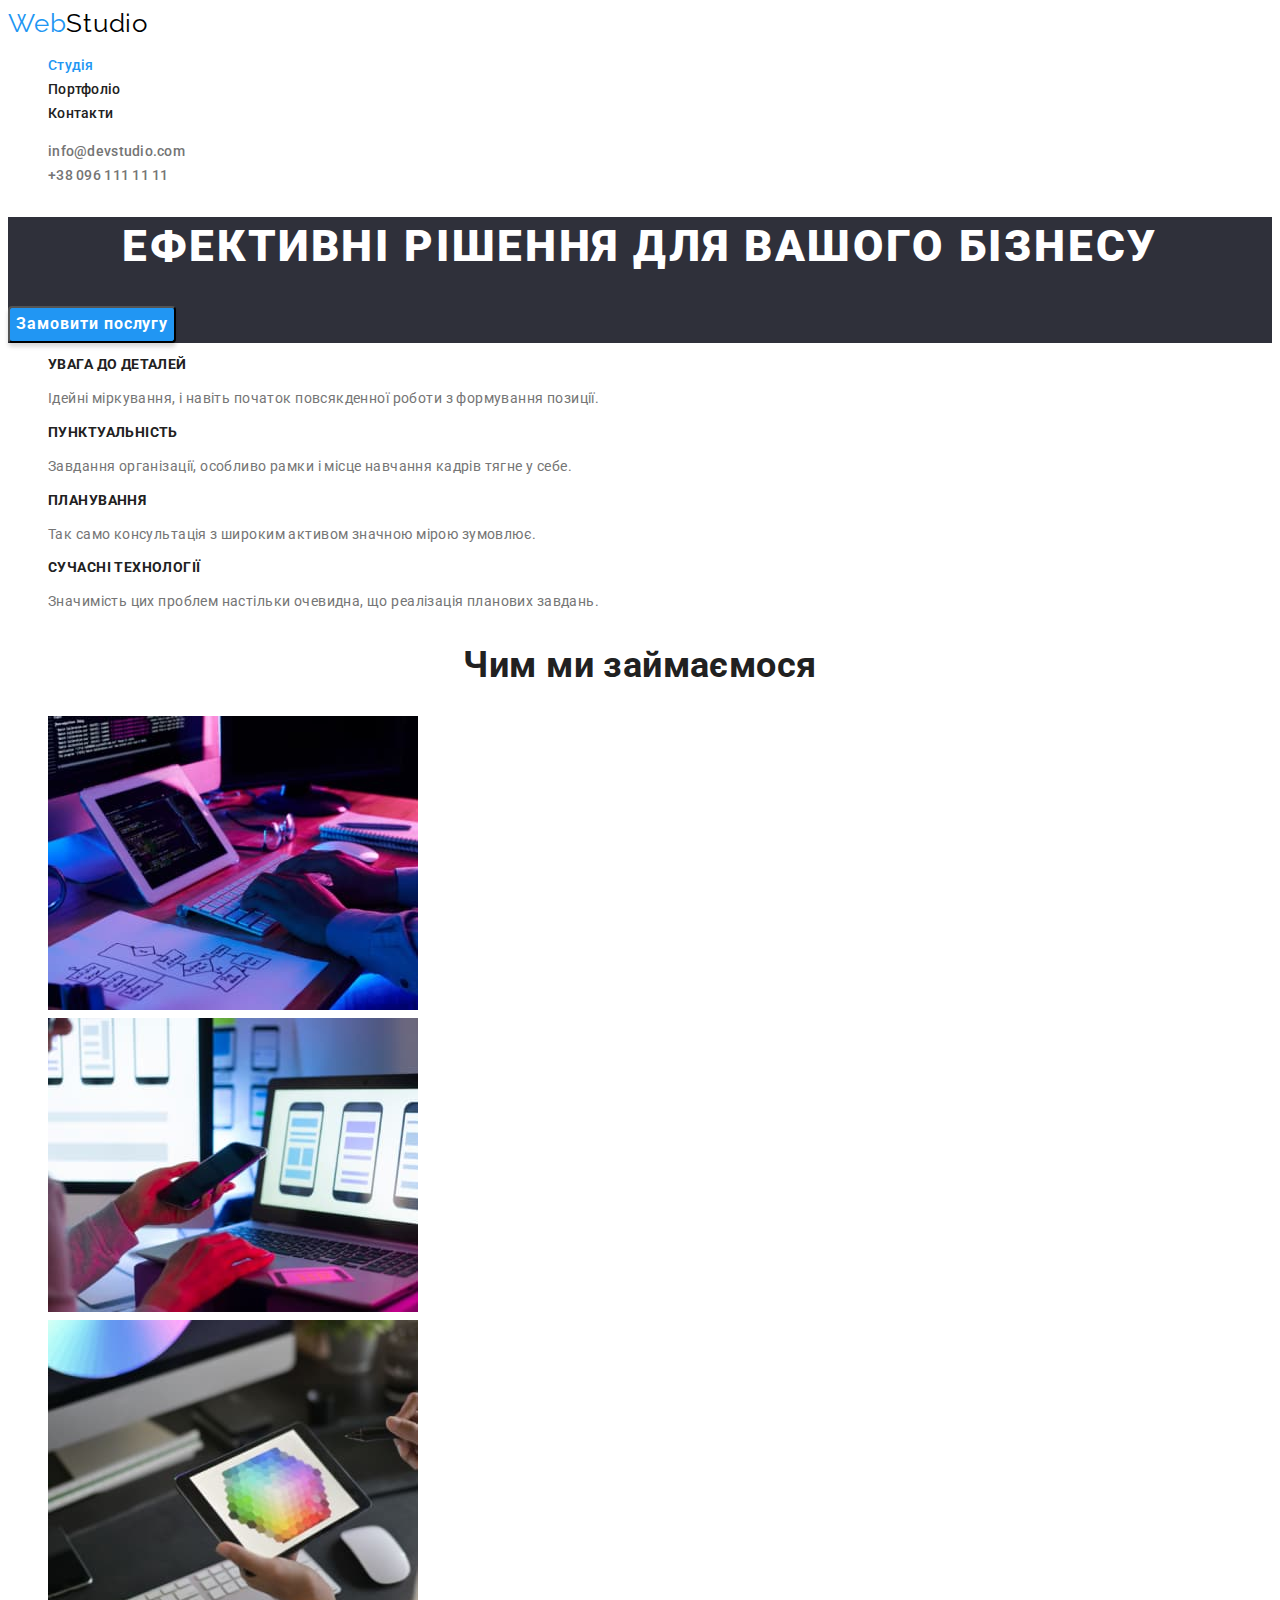
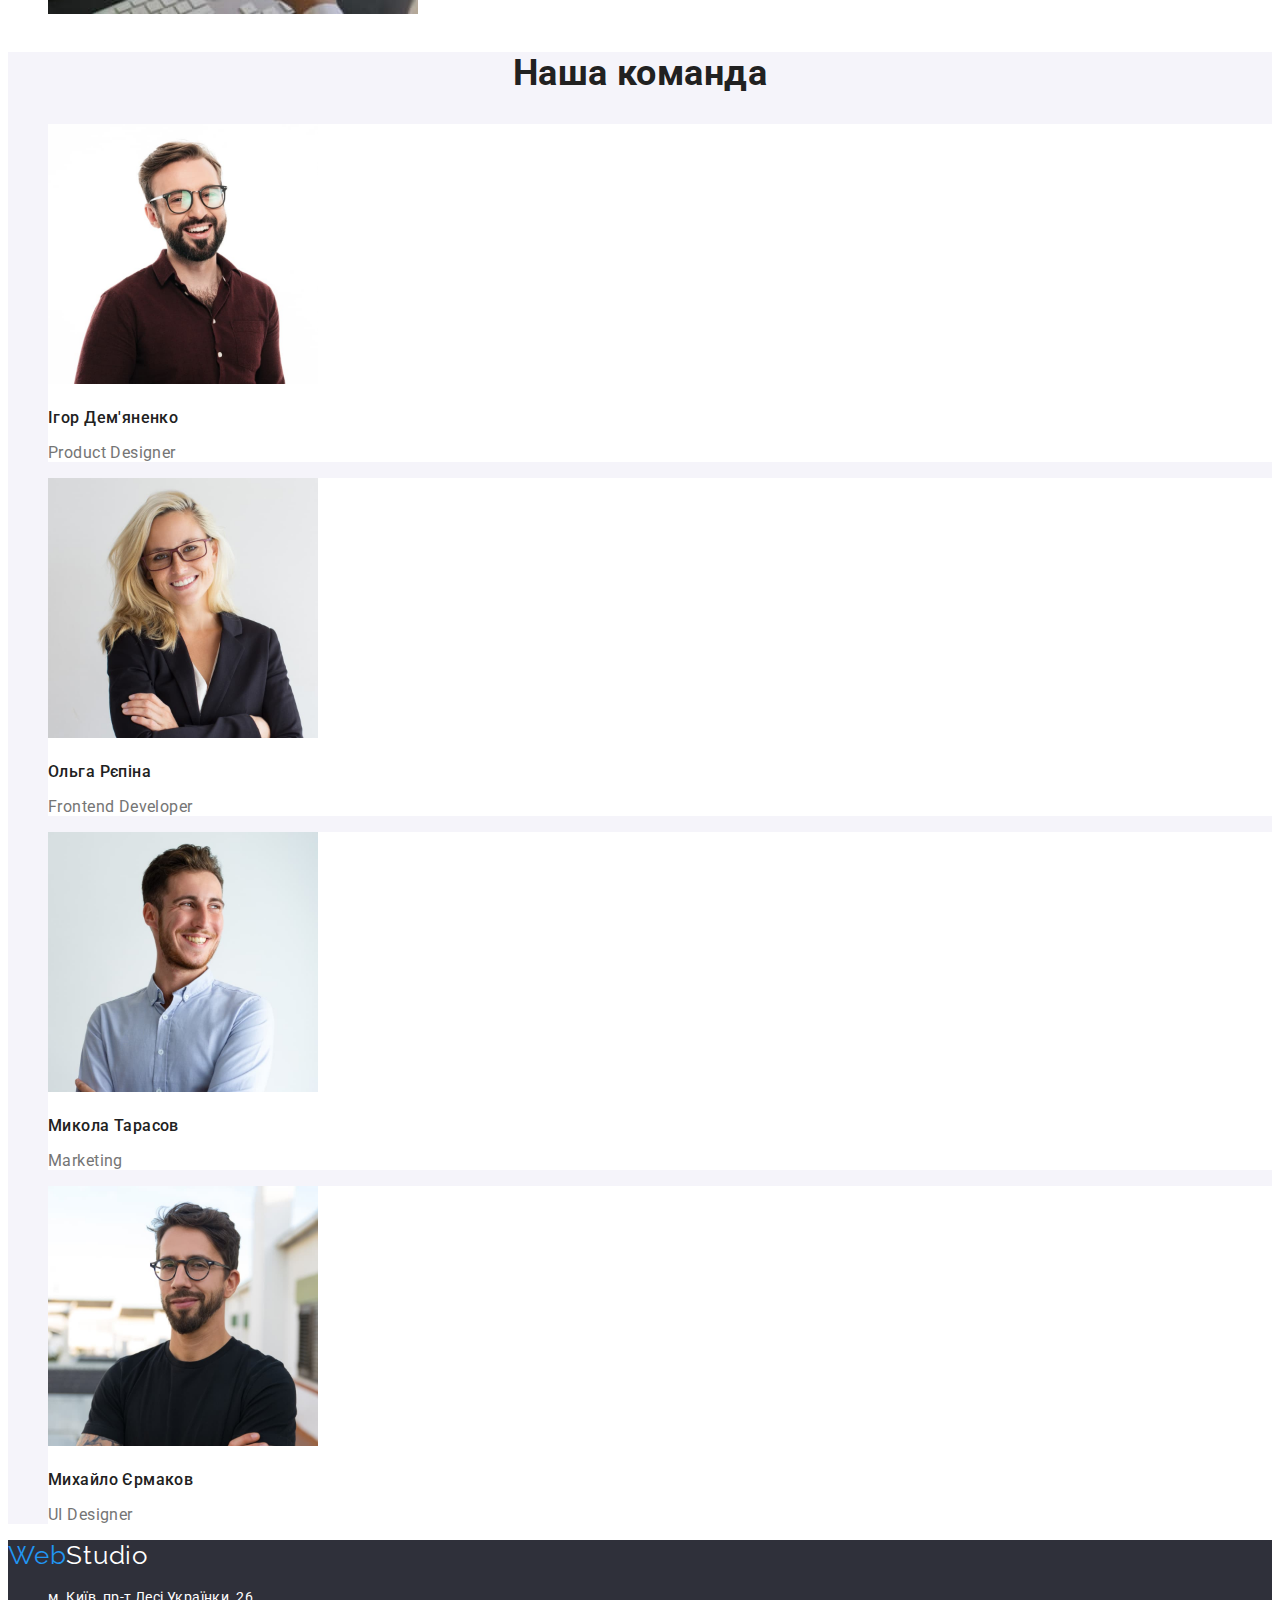
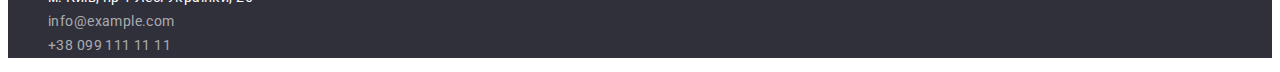
==== index.html @ 6dc0819c "clone" ====
<!DOCTYPE html>
<html lang="uk">
<head>
    <meta charset="UTF-8">
    <meta http-equiv="X-UA-Compatible" content="IE=edge">
    <meta name="viewport" content="width=device-width, initial-scale=1.0">
    <title>Document</title>
    <link href="https://fonts.googleapis.com/css2?family=Raleway:wght@700&family=Roboto:wght@400;500;700;900&display=swap"
        rel="stylesheet">
    <link rel="stylesheet" href="./css/style.css">
</head>
<body>
<!--Шапка сайта-->
<header>
    <nav>
        <a href="./index.html" class="logo">Web<span class="logo2">Studio</span>
        </a>
        <ul class="site-nav list">
            <li><a href="" class="link current">Студія</a></li>
            <li><a href="./portfolio.html" class="link">Портфоліо</a></li>
            <li><a href="" class="link">Контакти</a></li>
        </ul>
    </nav>
    <ul class="outsite-nav list">
        <li><a href="mailto:info@devstudio.com" class="secondary-link">info@devstudio.com</a></li>
        <li><a href="tel:+380961111111" class="secondary-link">+38 096 111 11 11</a></li>
    </ul>
</header>
<!--Герой-->
<main>
    <section class="hero">
        <h1 class="hero-title">Ефективні рішення для вашого бізнесу</h1>
        <button class="buttons" type="button">Замовити послугу</button>
    </section>
    <!--Переваги компанії-->
    <section class="feature">
        <h2 class="visually-hidden">Наші переваги</h2>
        <ul class="feature-list list">
            <li>
                <h3 class="title">УВАГА ДО ДЕТАЛЕЙ</h3>
                <p>Ідейні міркування, і навіть початок повсякденної роботи з формування позиції.</p>
            </li>
            <li>
                <h3 class="title">ПУНКТУАЛЬНІСТЬ</h3>
                <p>Завдання організації, особливо рамки і місце навчання кадрів тягне у себе.</p>
            </li>
            <li>
                <h3 class="title">ПЛАНУВАННЯ</h3>
                <p>Так само консультація з широким активом значною мірою зумовлює.</p>
            </li>
            <li>
                <h3 class="title" >СУЧАСНІ ТЕХНОЛОГІЇ</h3>
                <p>Значимість цих проблем настільки очевидна, що реалізація планових завдань.</p>
            </li>
        </ul>
    </section>
    <!--Зайнятість-->
    <section class="work">
        <h2 class="work-title">Чим ми займаємося</h2>
        <ul class="work-list list">
            <li>
                <img src="./images/box1.jpg" alt="Клавіатура" width="370">
            </li>
            <li>
                <img src="./images/box2.jpg" alt="Телефон" width="370">
            </li>
            <li>
                <img src="./images/box3.jpg" alt="Планшет" width="370">
            </li>
        </ul>
    </section>
    <!--Наша команда-->
    <section class="team">
        <h2 class="team-title">Наша команда</h2>
        <ul class="team-list list">
            <li class="card">
                <img src="./images/photo1.jpg" alt="Фото Ігор Демяненко" width="270">
                <h3 class="title">Ігор Дем'яненко</h3>
                <p class="item" lang="en">Product Designer</p>
            </li>
            <li class="card">
                <img src="./images/photo2.jpg" alt="Фото Ольга Рєпіна" width="270">
                <h3 class="title">Ольга Рєпіна</h3>
                <p class="item"lang="en">Frontend Developer</p>
            </li>
            <li class="card">
                <img src="./images/photo3.jpg" alt="Фото Микола Тарасов" width="270">
                <h3 class="title">Микола Тарасов</h3>
                <p class="item" lang="en">Marketing</p>
            </li>
            <li class="card">
                <img src="./images/photo4.jpg" alt="Фото Михайло Єрмаков" width="270">
                <h3 class="title">Михайло Єрмаков</h3>
                <p class="item" lang="en">UI Designer</p>
            </li>
        </ul>
    </section>
</main>
<!--Футер-->
<footer class="downpage">
    <a href="./index.html" class="logo">Web<span class="logo2">Studio</span>
    </a>
    <address>
        <ul class="adres-nav list">
            <li>м. Київ, пр-т Лесі Українки, 26
            </li>
            <li><a href="mailto:info@example.com" class="secondary-link">info@example.com</a>
            </li>
            <li><a href="tel:+380991111111" class="secondary-link">+38 099 111 11 11</a></li>
        </ul>
    </address>
</footer>
</body>
</html>
---- css/style.css ----
:root{
    --title-text-color:#212121;
    --white-color:#FFFFFF; 
    --hover-color:#2196F3;
    --outlink-color:#757575;
    --black-color:#000000;
    --footer-color:#2F303A;
    --card-color:#F5F4FA;
    --footer-adres:#FFFFFF99;
    --button-back-color:#188CE8;
}
body{
    background-color:var(--white-color);
    color:var(--outlink-color);   
    font-family: Roboto, sans-serif;
    font-size: 14px;
    line-height: 1.71;
    letter-spacing: 0.03em;
}
.list{
    list-style: none;
}
.logo {
    font-family: Raleway;
        font-size: 26px;
        line-height: 1.19;
        letter-spacing: 0.03em;
        text-align: left;
        text-decoration: none;
    color: var(--hover-color)
}
.logo2{
    font-family: Raleway;
        font-size: 26px;
        line-height: 1.19;
        letter-spacing: 0.03em;
        text-align: left;
        color: var(--black-color)
}
/* Site nav */
.site-nav .link {
        font-weight: 500;
        font-size: 14px;
        line-height: 1.14;
        letter-spacing: 0.02em;
        text-decoration: none;
    color:var(--title-text-color);
}
.site-nav .link:hover,
.site-nav .link:focus{
    color: var(--hover-color)
}
.site-nav .link.current{
    color: var(--hover-color)
}
.outsite-nav .secondary-link{
    color: var(--outlink-color);
        font-size: 14px;
        font-weight: 500;
        line-height: 1.14;
        letter-spacing: 0.02em;
        text-align: left;
        text-decoration: none;
}
.outsite-nav .secondary-link:hover,
.outsite-nav .secondary-link:focus{
    color:var(--hover-color)
}
/* Hero */
.hero{
    background-color:var(--footer-color);
}
.hero-title{
    color:var(--white-color);
        font-size: 44px;
        font-weight: 900;
        line-height: 1.36;
        letter-spacing: 0.06em;
        text-align: center;
        text-transform: uppercase;
}
.buttons{
    background-color: var(--hover-color);
    color: var(--white-color);
        font-family: Roboto;
        font-size: 16px;
        font-weight: 700;
        line-height: 1.9;
        letter-spacing: 0.06em;
        text-align: center;
        box-shadow: 0px 4px 4px rgba(0, 0, 0, 0.15);
         border-radius: 4px;
         cursor: pointer;
}
.buttons:hover,
.buttons:focus{
    background-color:var(--button-back-color)
}
/* Section */

.feature-list .title{
        font-size: 14px;
        line-height: 1.14;
        text-transform: uppercase;
    color:var(--title-text-color);
}
/* Work */
.work-title{
    color:var(--title-text-color);
    font-size: 36px;
        line-height: 1.17;
        text-align: center;
}
/* Team */
.team{
    background-color:var(--card-color);
}
.team-title{
    color: var(--title-text-color);
    font-size: 36px;
        line-height: 1.17;
        text-align: center;
}
.team-list .title{
    color: var(--title-text-color);
    font-weight: 500;
        font-size: 16px;
        line-height: 1.19;
}
.team-list .card{
    background-color:var(--white-color);
}
.team-list .item{
        font-size: 16px;
        line-height: 1.19;
}
/* Footer */
.downpage{
    background-color:var(--footer-color);
}
.downpage .logo{
        font-family: Raleway;
        font-size: 26px;
        line-height: 1.19;
        letter-spacing: 0.03em;
        color:var(--hover-color);
        text-decoration:none;
    }
.downpage .logo2{
    font-family: Raleway;
    font-size: 26px;
    line-height: 1.19;
    letter-spacing: 0.03em;
    color:var(--white-color);
    text-decoration: none;
}
.adres-nav{
    color: var(--white-color);
    font-style: normal;
} 
.adres-nav .secondary-link{
    color:var(--footer-adres);
    text-decoration: none;
    
}
.adres-nav .secondary-link:hover,
.adres-nav .secondary-link:focus {
    color: var(--hover-color);}
    /* Portfolio */
    /* Portfolio nav */
.portfolio-nav .filter{
    background-color:var(--card-color);
    color:var(--title-text-color);
        font-family: Roboto;
        font-size: 16px;
        font-weight: 500;
        line-height:1.6;
        letter-spacing: 0.03em;
        text-align: center;
        border-radius: 4px;
        cursor: pointer;
}
.portfolio-nav .filter:hover,
.portfolio-nav .filter:focus{
    background-color: var(--hover-color);
    color: var(--white-color);
    
}
.visually-hidden {
    position: absolute;
    white-space: nowrap;
    width: 1px;
    height: 1px;
    overflow: hidden;
    border: 0;
    padding: 0;
    clip: rect(0 0 0 0);
    clip-path: inset(50%);
    margin: -1px;
}
.portfolio-list{
    text-decoration: none;
}
.portfolio-card .card-link{
    text-decoration: none; 
}
.card-name{
        font-size: 18px;
        line-height: 2;
        letter-spacing: 0.06em;
        text-align: left;
        color: var(--title-text-color);
}
.card-item{
        font-size: 16px;
        line-height: 1.87;
        text-align: left;
        color: var(--outlink-color)
}
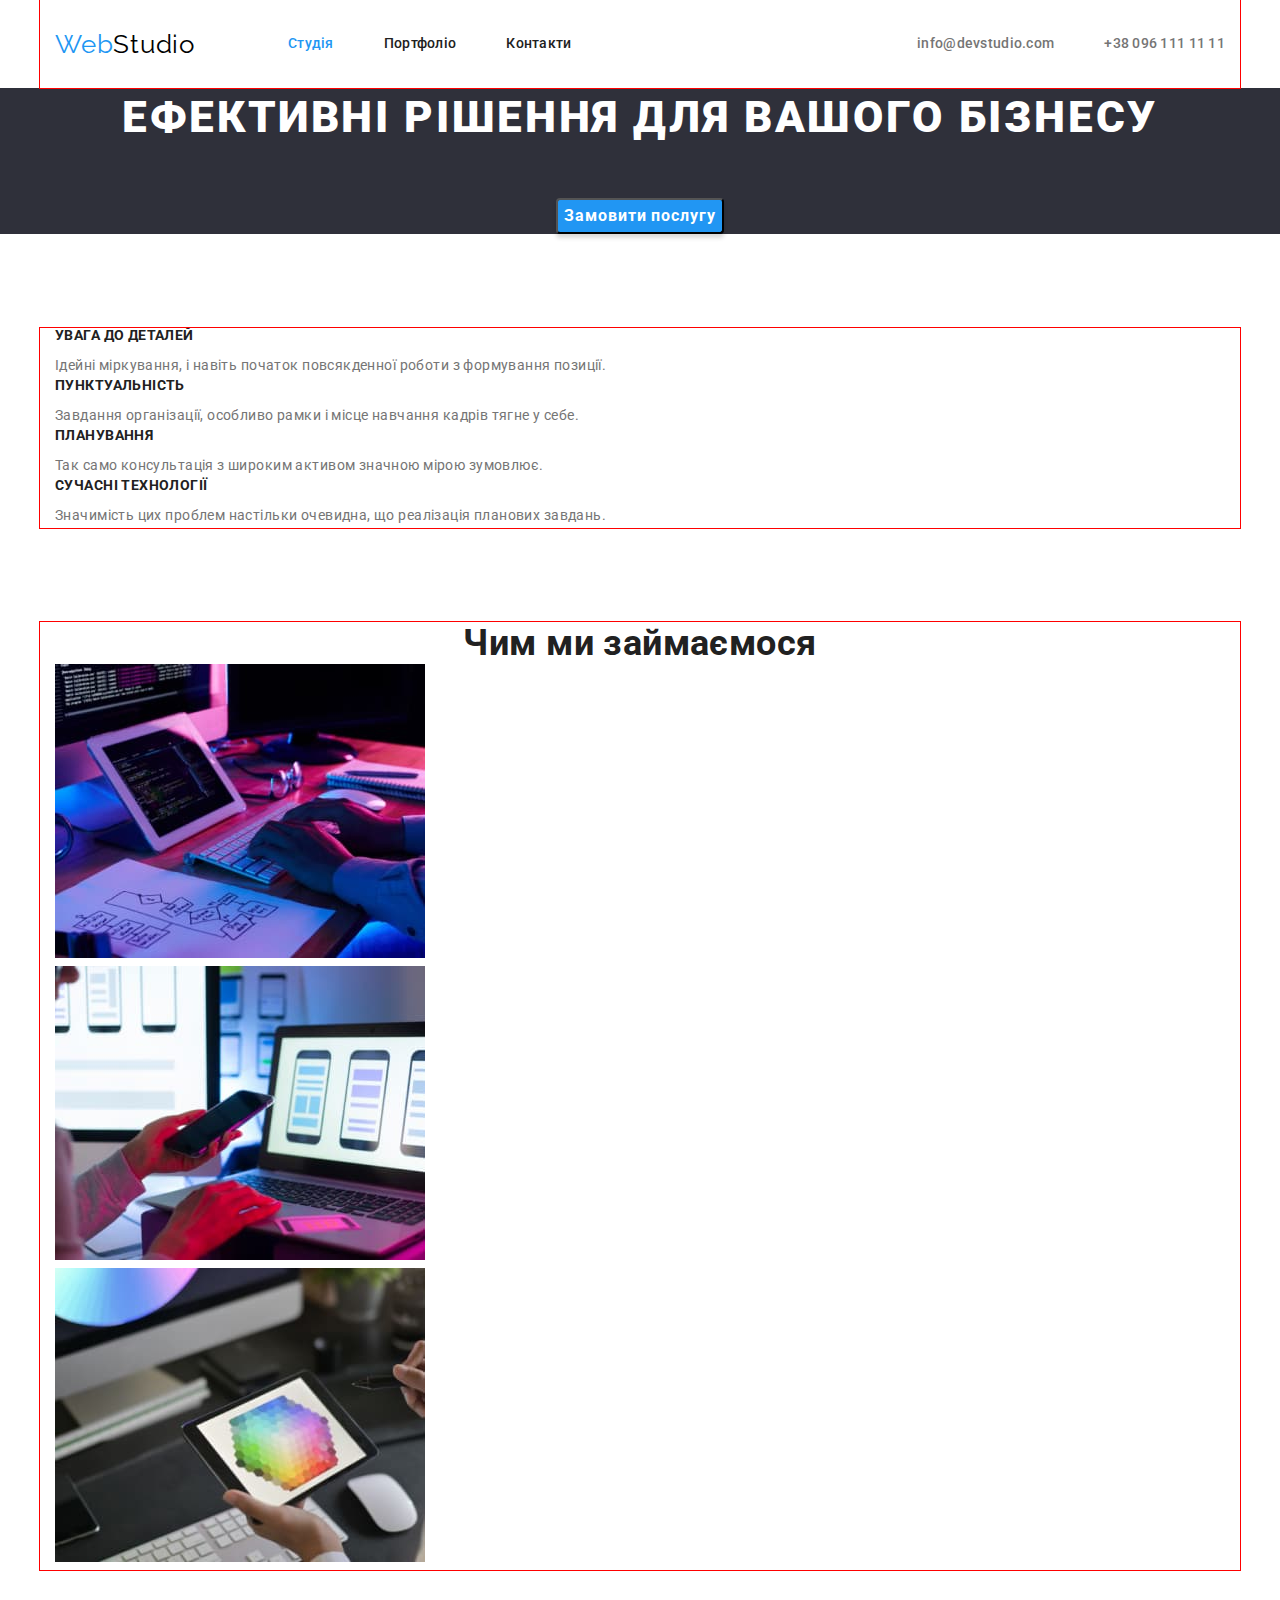
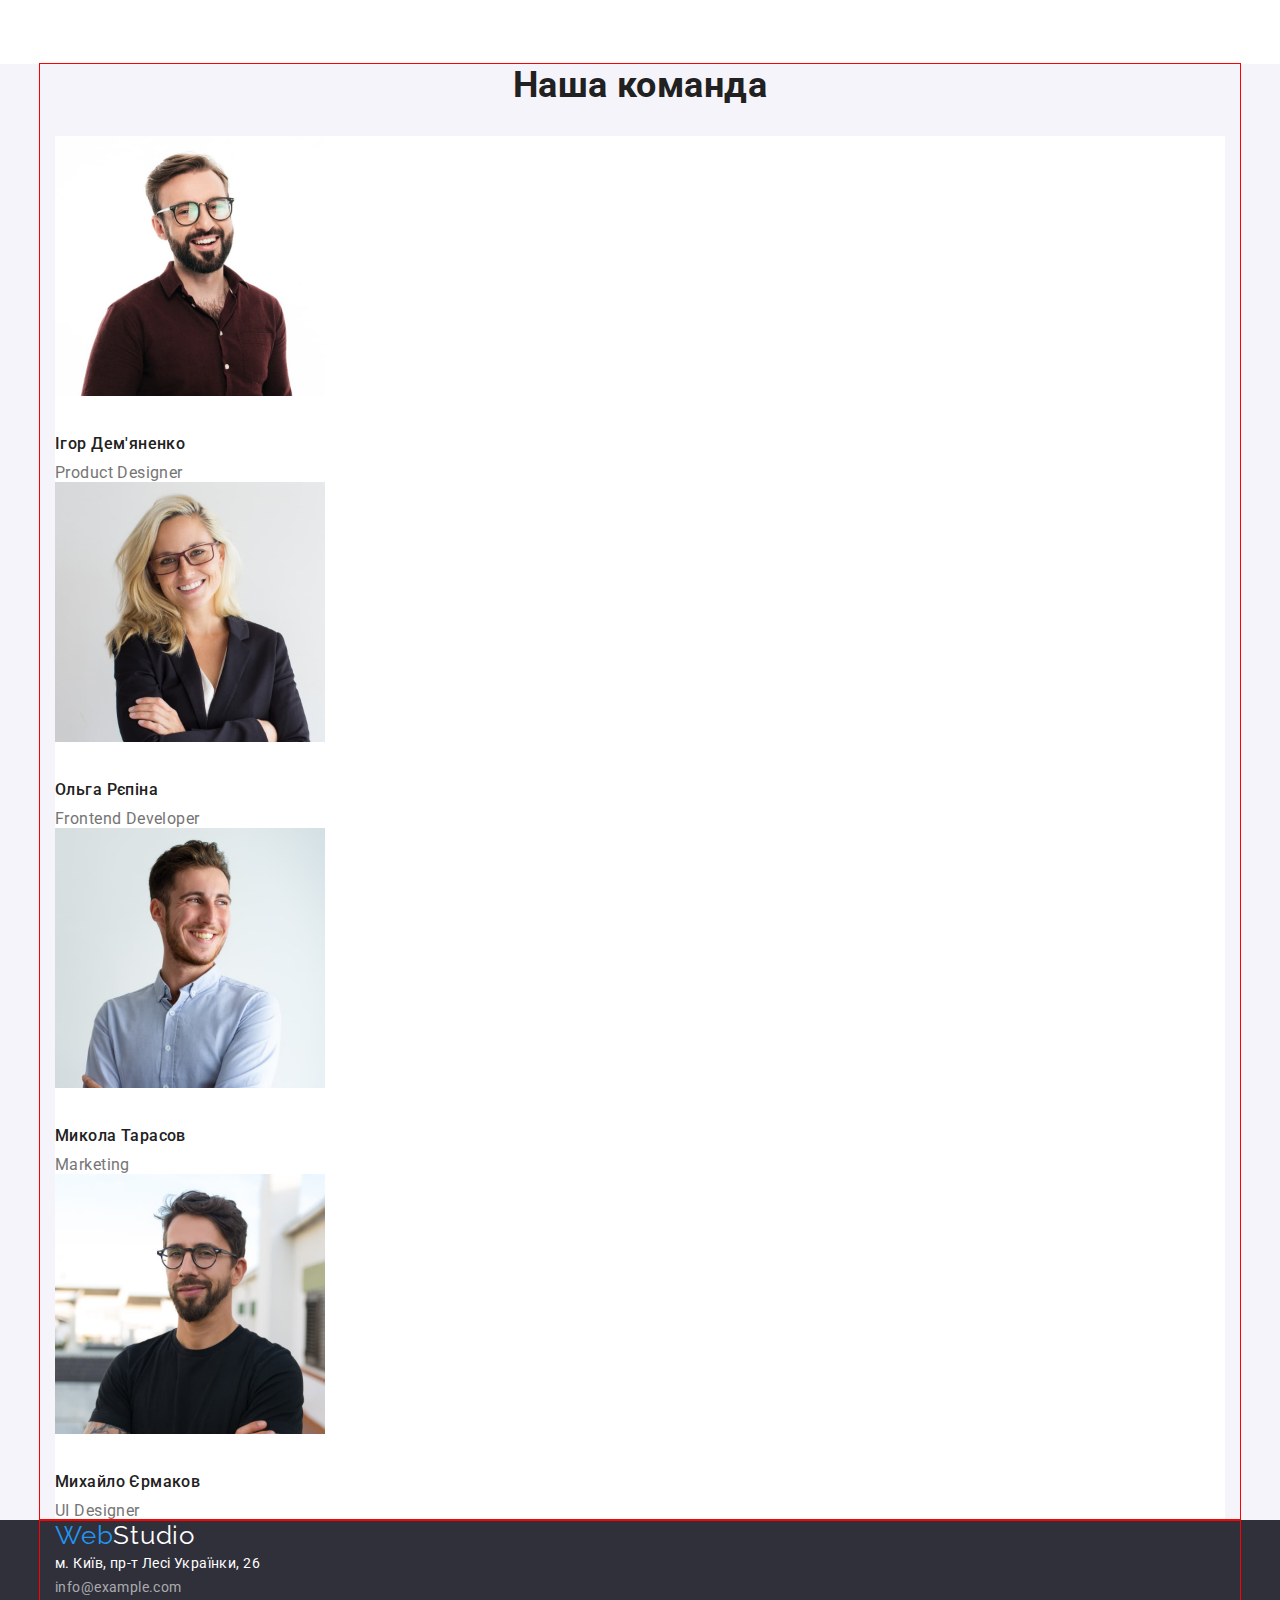
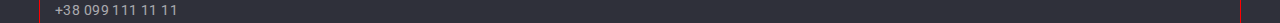
==== commit 8d34c412: "header" ====
--- a/index.html
+++ b/index.html
@@ -5,6 +5,7 @@
     <meta http-equiv="X-UA-Compatible" content="IE=edge">
     <meta name="viewport" content="width=device-width, initial-scale=1.0">
     <title>Document</title>
+    <link rel="stylesheet" href="https://cdn.jsdelivr.net/npm/modern-normalize@1.1.0/modern-normalize.min.css">
     <link href="https://fonts.googleapis.com/css2?family=Raleway:wght@700&family=Roboto:wght@400;500;700;900&display=swap"
         rel="stylesheet">
     <link rel="stylesheet" href="./css/style.css">
@@ -12,19 +13,21 @@
 <body>
 <!--Шапка сайта-->
 <header>
-    <nav>
-        <a href="./index.html" class="logo">Web<span class="logo2">Studio</span>
-        </a>
-        <ul class="site-nav list">
-            <li><a href="" class="link current">Студія</a></li>
-            <li><a href="./portfolio.html" class="link">Портфоліо</a></li>
-            <li><a href="" class="link">Контакти</a></li>
+    <div class="container main-nav">
+        <nav class="main-nav">
+            <a href="./index.html" class="logo">Web<span class="logo2">Studio</span>
+            </a>
+            <ul class="site-nav list">
+                <li class="item"><a href="" class="link current">Студія</a></li>
+                <li class="item"><a href="./portfolio.html" class="link">Портфоліо</a></li>
+                <li class="item"><a href="" class="link">Контакти</a></li>
+            </ul>
+        </nav>
+        <ul class="outsite-nav list">
+            <li class="item"><a href="mailto:info@devstudio.com" class="secondary-link">info@devstudio.com</a></li>
+            <li class="item"><a href="tel:+380961111111" class="secondary-link">+38 096 111 11 11</a></li>
         </ul>
-    </nav>
-    <ul class="outsite-nav list">
-        <li><a href="mailto:info@devstudio.com" class="secondary-link">info@devstudio.com</a></li>
-        <li><a href="tel:+380961111111" class="secondary-link">+38 096 111 11 11</a></li>
-    </ul>
+    </div>
 </header>
 <!--Герой-->
 <main>
@@ -34,81 +37,89 @@
     </section>
     <!--Переваги компанії-->
     <section class="feature">
-        <h2 class="visually-hidden">Наші переваги</h2>
-        <ul class="feature-list list">
-            <li>
-                <h3 class="title">УВАГА ДО ДЕТАЛЕЙ</h3>
-                <p>Ідейні міркування, і навіть початок повсякденної роботи з формування позиції.</p>
-            </li>
-            <li>
-                <h3 class="title">ПУНКТУАЛЬНІСТЬ</h3>
-                <p>Завдання організації, особливо рамки і місце навчання кадрів тягне у себе.</p>
-            </li>
-            <li>
-                <h3 class="title">ПЛАНУВАННЯ</h3>
-                <p>Так само консультація з широким активом значною мірою зумовлює.</p>
-            </li>
-            <li>
-                <h3 class="title" >СУЧАСНІ ТЕХНОЛОГІЇ</h3>
-                <p>Значимість цих проблем настільки очевидна, що реалізація планових завдань.</p>
-            </li>
-        </ul>
+        <div class="container">
+            <h2 class="visually-hidden">Наші переваги</h2>
+            <ul class="feature-list list">
+                <li>
+                    <h3 class="title">УВАГА ДО ДЕТАЛЕЙ</h3>
+                    <p>Ідейні міркування, і навіть початок повсякденної роботи з формування позиції.</p>
+                </li>
+                <li>
+                    <h3 class="title">ПУНКТУАЛЬНІСТЬ</h3>
+                    <p>Завдання організації, особливо рамки і місце навчання кадрів тягне у себе.</p>
+                </li>
+                <li>
+                    <h3 class="title">ПЛАНУВАННЯ</h3>
+                    <p>Так само консультація з широким активом значною мірою зумовлює.</p>
+                </li>
+                <li>
+                    <h3 class="title">СУЧАСНІ ТЕХНОЛОГІЇ</h3>
+                    <p>Значимість цих проблем настільки очевидна, що реалізація планових завдань.</p>
+                </li>
+            </ul>
+        </div>
     </section>
     <!--Зайнятість-->
     <section class="work">
-        <h2 class="work-title">Чим ми займаємося</h2>
-        <ul class="work-list list">
-            <li>
-                <img src="./images/box1.jpg" alt="Клавіатура" width="370">
-            </li>
-            <li>
-                <img src="./images/box2.jpg" alt="Телефон" width="370">
-            </li>
-            <li>
-                <img src="./images/box3.jpg" alt="Планшет" width="370">
-            </li>
-        </ul>
+        <div class="container">
+            <h2 class="work-title">Чим ми займаємося</h2>
+            <ul class="work-list list">
+                <li>
+                    <img src="./images/box1.jpg" alt="Клавіатура" width="370">
+                </li>
+                <li>
+                    <img src="./images/box2.jpg" alt="Телефон" width="370">
+                </li>
+                <li>
+                    <img src="./images/box3.jpg" alt="Планшет" width="370">
+                </li>
+            </ul>
+        </div>
     </section>
     <!--Наша команда-->
     <section class="team">
-        <h2 class="team-title">Наша команда</h2>
-        <ul class="team-list list">
-            <li class="card">
-                <img src="./images/photo1.jpg" alt="Фото Ігор Демяненко" width="270">
-                <h3 class="title">Ігор Дем'яненко</h3>
-                <p class="item" lang="en">Product Designer</p>
-            </li>
-            <li class="card">
-                <img src="./images/photo2.jpg" alt="Фото Ольга Рєпіна" width="270">
-                <h3 class="title">Ольга Рєпіна</h3>
-                <p class="item"lang="en">Frontend Developer</p>
-            </li>
-            <li class="card">
-                <img src="./images/photo3.jpg" alt="Фото Микола Тарасов" width="270">
-                <h3 class="title">Микола Тарасов</h3>
-                <p class="item" lang="en">Marketing</p>
-            </li>
-            <li class="card">
-                <img src="./images/photo4.jpg" alt="Фото Михайло Єрмаков" width="270">
-                <h3 class="title">Михайло Єрмаков</h3>
-                <p class="item" lang="en">UI Designer</p>
-            </li>
-        </ul>
+        <div class="container">
+            <h2 class="team-title">Наша команда</h2>
+            <ul class="team-list list">
+                <li class="card">
+                    <img src="./images/photo1.jpg" alt="Фото Ігор Демяненко" width="270">
+                    <h3 class="title">Ігор Дем'яненко</h3>
+                    <p class="item" lang="en">Product Designer</p>
+                </li>
+                <li class="card">
+                    <img src="./images/photo2.jpg" alt="Фото Ольга Рєпіна" width="270">
+                    <h3 class="title">Ольга Рєпіна</h3>
+                    <p class="item" lang="en">Frontend Developer</p>
+                </li>
+                <li class="card">
+                    <img src="./images/photo3.jpg" alt="Фото Микола Тарасов" width="270">
+                    <h3 class="title">Микола Тарасов</h3>
+                    <p class="item" lang="en">Marketing</p>
+                </li>
+                <li class="card">
+                    <img src="./images/photo4.jpg" alt="Фото Михайло Єрмаков" width="270">
+                    <h3 class="title">Михайло Єрмаков</h3>
+                    <p class="item" lang="en">UI Designer</p>
+                </li>
+            </ul>
+        </div>
     </section>
 </main>
 <!--Футер-->
 <footer class="downpage">
-    <a href="./index.html" class="logo">Web<span class="logo2">Studio</span>
-    </a>
-    <address>
-        <ul class="adres-nav list">
-            <li>м. Київ, пр-т Лесі Українки, 26
-            </li>
-            <li><a href="mailto:info@example.com" class="secondary-link">info@example.com</a>
-            </li>
-            <li><a href="tel:+380991111111" class="secondary-link">+38 099 111 11 11</a></li>
-        </ul>
-    </address>
+    <div class="container">
+        <a href="./index.html" class="logo">Web<span class="logo2">Studio</span>
+        </a>
+        <address>
+            <ul class="adres-nav list">
+                <li>м. Київ, пр-т Лесі Українки, 26
+                </li>
+                <li><a href="mailto:info@example.com" class="secondary-link">info@example.com</a>
+                </li>
+                <li><a href="tel:+380991111111" class="secondary-link">+38 099 111 11 11</a></li>
+            </ul>
+        </address>
+    </div>
 </footer>
 </body>
 </html>--- a/css/style.css
+++ b/css/style.css
@@ -19,6 +19,16 @@
 }
 .list{
     list-style: none;
+    padding: 0;
+    margin: 0;
+}
+.container{
+    width: 1200px;
+    margin-left: auto;
+    margin-right: auto;
+    padding-left: 15px;
+    padding-right: 15px;
+    outline: solid 1px red;
 }
 .logo {
     font-family: Raleway;
@@ -38,6 +48,20 @@
         color: var(--black-color)
 }
 /* Site nav */
+.main-nav{
+    display: flex;
+    align-items: center;
+}
+.site-nav{
+    display: flex;
+    margin-left: 93px;
+    padding-top: 32px;
+    padding-bottom: 32px;
+    
+}
+.site-nav .item+.item {
+    margin-left: 50px;
+}
 .site-nav .link {
         font-weight: 500;
         font-size: 14px;
@@ -53,6 +77,13 @@
 .site-nav .link.current{
     color: var(--hover-color)
 }
+.outsite-nav{
+    display: flex;
+    margin-left: auto;
+}
+.outsite-nav .item+.item{
+    margin-left: 50px;
+}
 .outsite-nav .secondary-link{
     color: var(--outlink-color);
         font-size: 14px;
@@ -69,6 +100,8 @@
 /* Hero */
 .hero{
     background-color:var(--footer-color);
+    text-align: center;
+    margin-top: 0;
 }
 .hero-title{
     color:var(--white-color);
@@ -78,6 +111,8 @@
         letter-spacing: 0.06em;
         text-align: center;
         text-transform: uppercase;
+        margin-top: 0;
+        margin-bottom: 50px;
 }
 .buttons{
     background-color: var(--hover-color);
@@ -97,16 +132,28 @@
     background-color:var(--button-back-color)
 }
 /* Section */
+section{
+    margin-top: 94px;
+    margin-bottom: 94px;
+}
 
 .feature-list .title{
+    margin-top: 0;
+    margin-bottom: 10px;
         font-size: 14px;
         line-height: 1.14;
         text-transform: uppercase;
     color:var(--title-text-color);
 }
+.feature-list p {
+    margin-top: 0;
+    margin-bottom: 0;
+}
 /* Work */
 .work-title{
     color:var(--title-text-color);
+    margin-bottom: 0;
+    margin-top: 0;
     font-size: 36px;
         line-height: 1.17;
         text-align: center;
@@ -114,6 +161,7 @@
 /* Team */
 .team{
     background-color:var(--card-color);
+    margin-bottom: 0;
 }
 .team-title{
     color: var(--title-text-color);
@@ -126,6 +174,8 @@
     font-weight: 500;
         font-size: 16px;
         line-height: 1.19;
+        margin-top: 30px;
+        margin-bottom: 10px;
 }
 .team-list .card{
     background-color:var(--white-color);
@@ -133,6 +183,8 @@
 .team-list .item{
         font-size: 16px;
         line-height: 1.19;
+        margin-bottom: 0;
+        margin-top: 0;
 }
 /* Footer */
 .downpage{
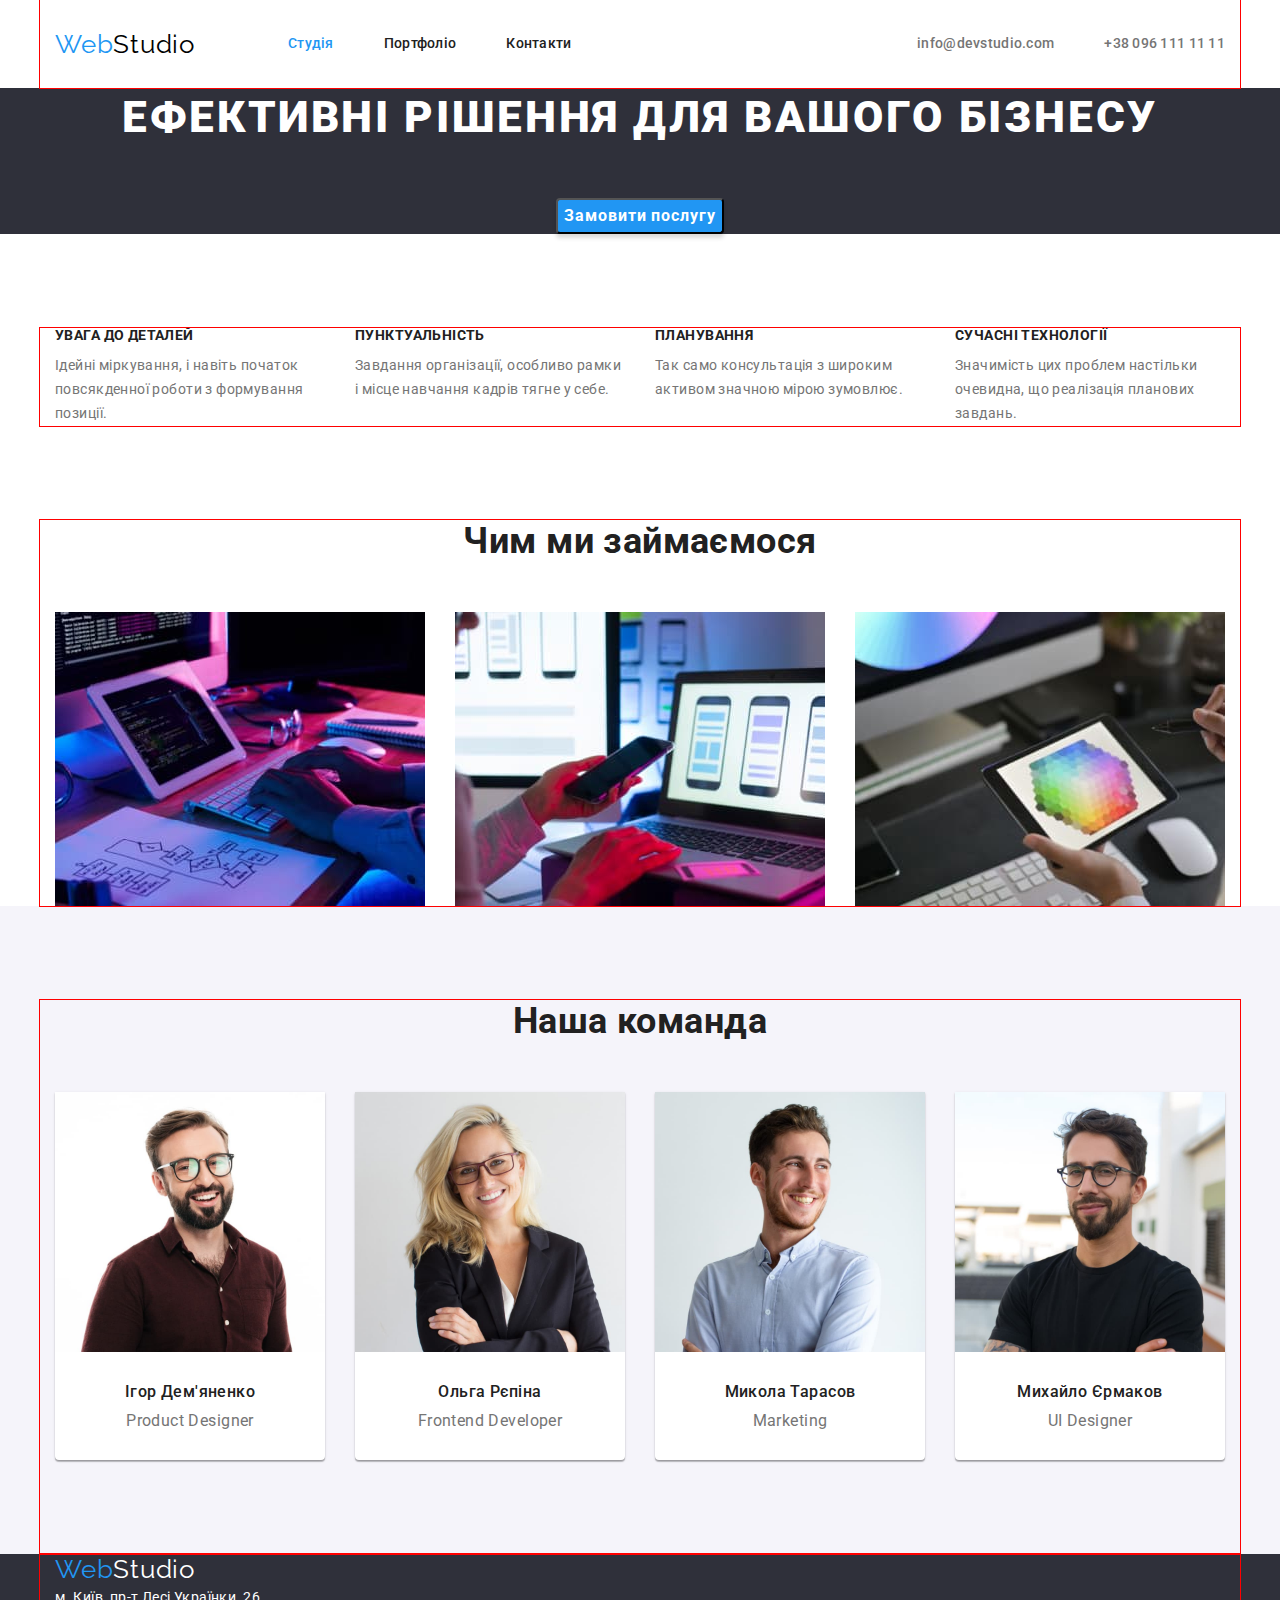
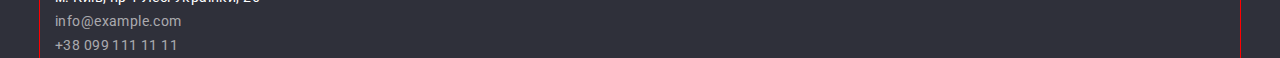
==== commit 3563ca76: "indexdone" ====
--- a/index.html
+++ b/index.html
@@ -40,19 +40,19 @@
         <div class="container">
             <h2 class="visually-hidden">Наші переваги</h2>
             <ul class="feature-list list">
-                <li>
+                <li class="item">
                     <h3 class="title">УВАГА ДО ДЕТАЛЕЙ</h3>
                     <p>Ідейні міркування, і навіть початок повсякденної роботи з формування позиції.</p>
                 </li>
-                <li>
+                <li class="item">
                     <h3 class="title">ПУНКТУАЛЬНІСТЬ</h3>
                     <p>Завдання організації, особливо рамки і місце навчання кадрів тягне у себе.</p>
                 </li>
-                <li>
+                <li class="item">
                     <h3 class="title">ПЛАНУВАННЯ</h3>
                     <p>Так само консультація з широким активом значною мірою зумовлює.</p>
-                </li>
-                <li>
+                </li >
+                <li class="item">
                     <h3 class="title">СУЧАСНІ ТЕХНОЛОГІЇ</h3>
                     <p>Значимість цих проблем настільки очевидна, що реалізація планових завдань.</p>
                 </li>
@@ -64,13 +64,13 @@
         <div class="container">
             <h2 class="work-title">Чим ми займаємося</h2>
             <ul class="work-list list">
-                <li>
+                <li class="item">
                     <img src="./images/box1.jpg" alt="Клавіатура" width="370">
                 </li>
-                <li>
+                <li class="item">
                     <img src="./images/box2.jpg" alt="Телефон" width="370">
                 </li>
-                <li>
+                <li class="item">
                     <img src="./images/box3.jpg" alt="Планшет" width="370">
                 </li>
             </ul>
--- a/css/style.css
+++ b/css/style.css
@@ -102,6 +102,8 @@
     background-color:var(--footer-color);
     text-align: center;
     margin-top: 0;
+    padding-top: 0;
+    padding-bottom: 0;
 }
 .hero-title{
     color:var(--white-color);
@@ -133,8 +135,14 @@
 }
 /* Section */
 section{
-    margin-top: 94px;
-    margin-bottom: 94px;
+    padding-top: 94px;
+    padding-bottom: 94px;
+}
+.feature{
+    padding-bottom: 0;
+}
+.feature-list{
+    display: flex;
 }
 
 .feature-list .title{
@@ -149,25 +157,51 @@
     margin-top: 0;
     margin-bottom: 0;
 }
+.feature-list .item{
+    width: 270px;
+}
+.feature-list .item+.item{
+    margin-left: 30px;
+}
 /* Work */
+.work{
+    padding-bottom: 0;
+}
 .work-title{
     color:var(--title-text-color);
-    margin-bottom: 0;
+    margin-bottom: 50px;
     margin-top: 0;
     font-size: 36px;
         line-height: 1.17;
         text-align: center;
+}
+.work-list{
+    display: flex;
+}
+.work-list .item{
+    width: 370px;
+}
+.work-list .item+.item{
+    margin-left: 30px;
+}
+img {
+    display: block;
+    max-width: 100%;
+    height: auto;
 }
 /* Team */
 .team{
     background-color:var(--card-color);
     margin-bottom: 0;
+    padding-bottom: 0;
 }
 .team-title{
     color: var(--title-text-color);
     font-size: 36px;
         line-height: 1.17;
         text-align: center;
+        margin-bottom: 50px;
+        margin-top: 0;
 }
 .team-list .title{
     color: var(--title-text-color);
@@ -176,15 +210,30 @@
         line-height: 1.19;
         margin-top: 30px;
         margin-bottom: 10px;
+        text-align: center;
+}
+.team-list{
+    display: flex;
+}
+.team-list .card{
+    width: 270px;
+    margin-bottom:94px;
+}
+.team-list .card+.card{
+    margin-left: 30px;
 }
 .team-list .card{
     background-color:var(--white-color);
+    box-shadow: 0px 1px 3px rgba(0, 0, 0, 0.12), 0px 1px 1px rgba(0, 0, 0, 0.14), 0px 2px 1px rgba(0, 0, 0, 0.2);
+        border-radius: 0px 0px 4px 4px;
 }
 .team-list .item{
         font-size: 16px;
         line-height: 1.19;
+        padding-bottom: 30px;
         margin-bottom: 0;
         margin-top: 0;
+        text-align: center;
 }
 /* Footer */
 .downpage{
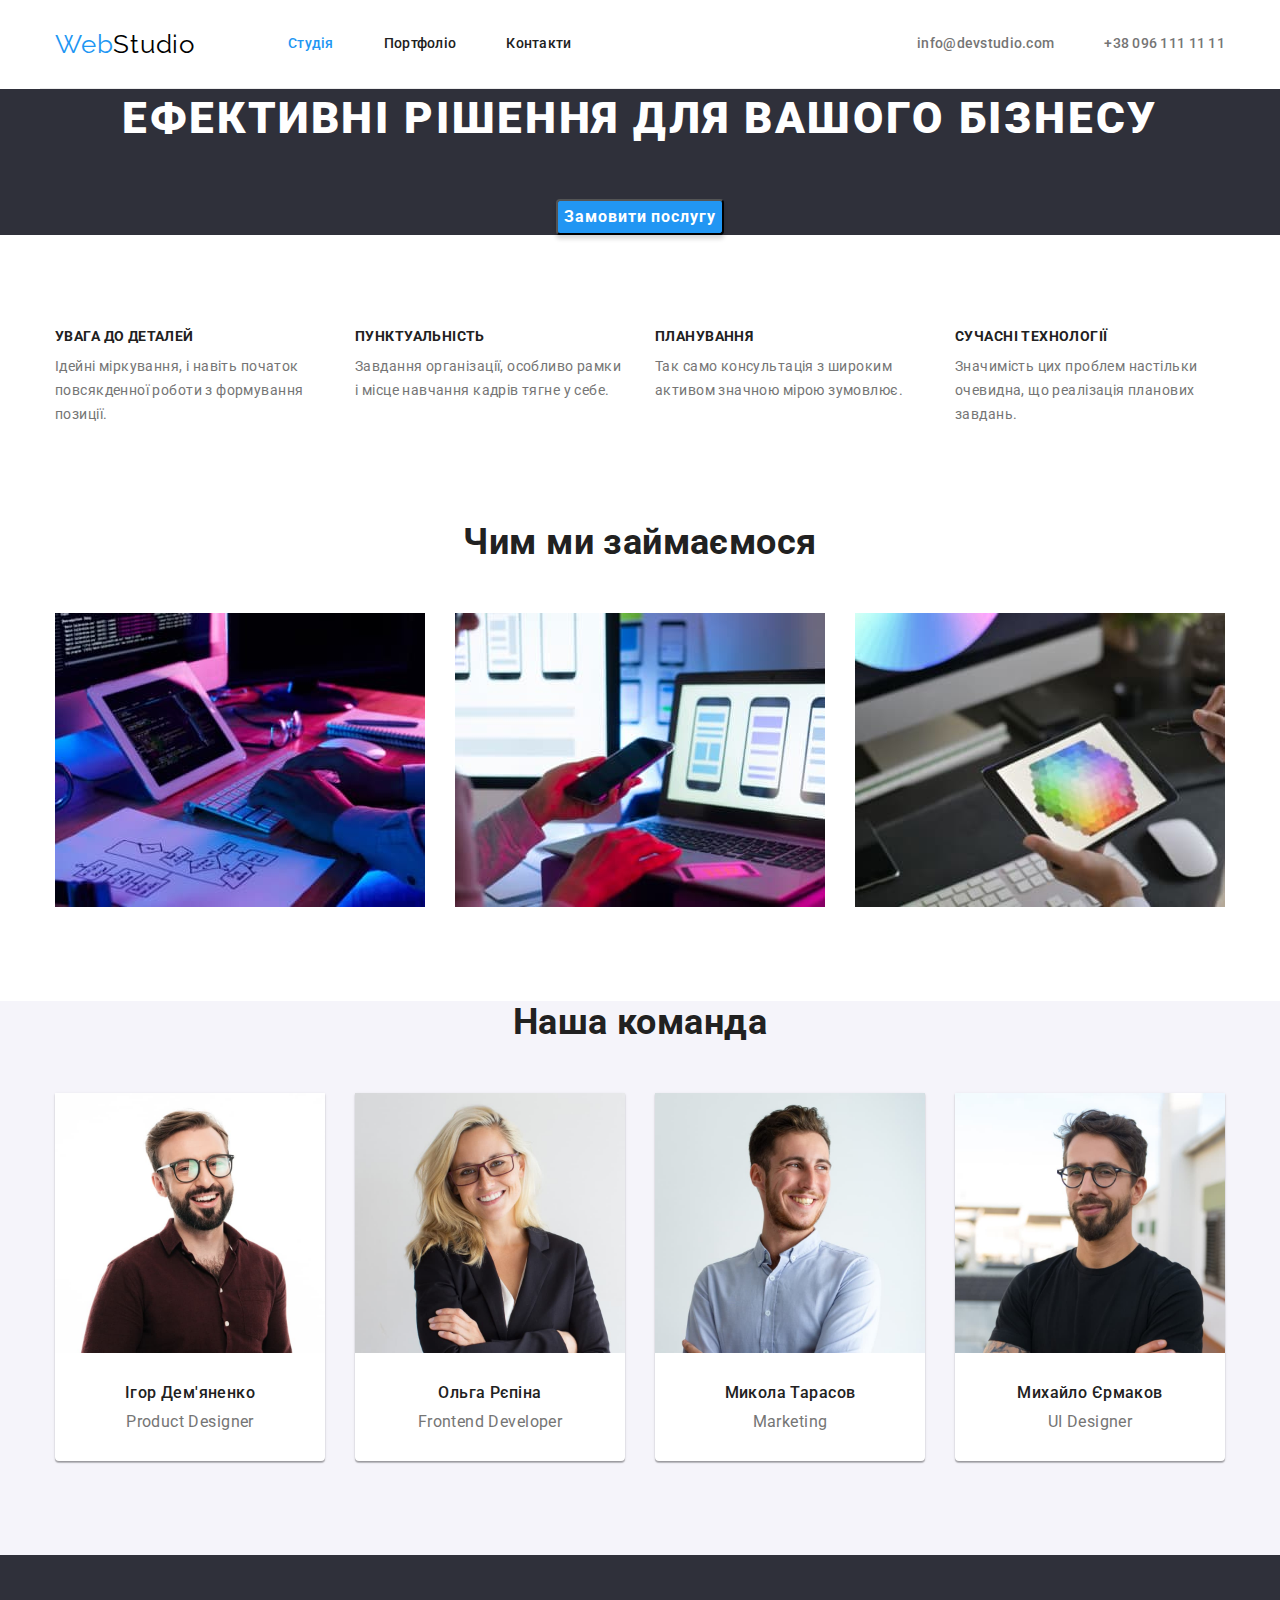
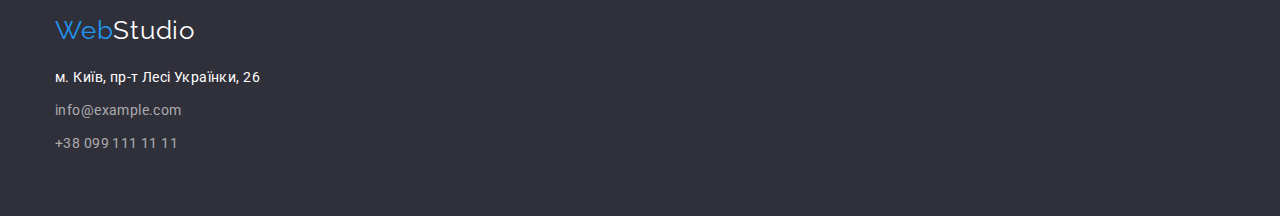
==== commit 2fb0e64f: "DZ3" ====
--- a/index.html
+++ b/index.html
@@ -13,7 +13,7 @@
 <body>
 <!--Шапка сайта-->
 <header>
-    <div class="container main-nav">
+    <div class="container main-nav bord">
         <nav class="main-nav">
             <a href="./index.html" class="logo">Web<span class="logo2">Studio</span>
             </a>
@@ -36,7 +36,7 @@
         <button class="buttons" type="button">Замовити послугу</button>
     </section>
     <!--Переваги компанії-->
-    <section class="feature">
+    <section class="feature section">
         <div class="container">
             <h2 class="visually-hidden">Наші переваги</h2>
             <ul class="feature-list list">
@@ -60,7 +60,7 @@
         </div>
     </section>
     <!--Зайнятість-->
-    <section class="work">
+    <section class="work section">
         <div class="container">
             <h2 class="work-title">Чим ми займаємося</h2>
             <ul class="work-list list">
@@ -77,7 +77,7 @@
         </div>
     </section>
     <!--Наша команда-->
-    <section class="team">
+    <section class="team section">
         <div class="container">
             <h2 class="team-title">Наша команда</h2>
             <ul class="team-list list">
@@ -112,11 +112,11 @@
         </a>
         <address>
             <ul class="adres-nav list">
-                <li>м. Київ, пр-т Лесі Українки, 26
+                <li class="item">м. Київ, пр-т Лесі Українки, 26
                 </li>
-                <li><a href="mailto:info@example.com" class="secondary-link">info@example.com</a>
+                <li class="item"><a href="mailto:info@example.com" class="secondary-link">info@example.com</a>
                 </li>
-                <li><a href="tel:+380991111111" class="secondary-link">+38 099 111 11 11</a></li>
+                <li class="item"><a href="tel:+380991111111" class="secondary-link">+38 099 111 11 11</a></li>
             </ul>
         </address>
     </div>
--- a/css/style.css
+++ b/css/style.css
@@ -28,7 +28,7 @@
     margin-right: auto;
     padding-left: 15px;
     padding-right: 15px;
-    outline: solid 1px red;
+    /* outline: solid 1px red; */
 }
 .logo {
     font-family: Raleway;
@@ -51,6 +51,10 @@
 .main-nav{
     display: flex;
     align-items: center;
+    /* border-bottom:1px solid #ECECEC; */
+}
+.bord{
+    border-bottom: 1px solid #ECECEC;
 }
 .site-nav{
     display: flex;
@@ -134,7 +138,7 @@
     background-color:var(--button-back-color)
 }
 /* Section */
-section{
+.section{
     padding-top: 94px;
     padding-bottom: 94px;
 }
@@ -164,9 +168,6 @@
     margin-left: 30px;
 }
 /* Work */
-.work{
-    padding-bottom: 0;
-}
 .work-title{
     color:var(--title-text-color);
     margin-bottom: 50px;
@@ -192,8 +193,8 @@
 /* Team */
 .team{
     background-color:var(--card-color);
-    margin-bottom: 0;
     padding-bottom: 0;
+    padding-top: 0;
 }
 .team-title{
     color: var(--title-text-color);
@@ -246,6 +247,9 @@
         letter-spacing: 0.03em;
         color:var(--hover-color);
         text-decoration:none;
+        display:inline-block;
+        padding-top: 60px;
+        padding-bottom: 20px;
     }
 .downpage .logo2{
     font-family: Raleway;
@@ -258,7 +262,12 @@
 .adres-nav{
     color: var(--white-color);
     font-style: normal;
+    padding-bottom: 60px;
 } 
+.adres-nav .item+.item{
+display: block;
+padding-top: 9px;
+}
 .adres-nav .secondary-link{
     color:var(--footer-adres);
     text-decoration: none;
@@ -269,6 +278,13 @@
     color: var(--hover-color);}
     /* Portfolio */
     /* Portfolio nav */
+.portfolio-nav{
+    display: flex;
+    justify-content: center;
+}
+.portfolio-nav .item+.item{
+    margin-left: 8px;
+}
 .portfolio-nav .filter{
     background-color:var(--card-color);
     color:var(--title-text-color);
@@ -280,6 +296,9 @@
         text-align: center;
         border-radius: 4px;
         cursor: pointer;
+        border-color: transparent;
+        padding: 6px 22px;
+        margin-bottom: 50px;
 }
 .portfolio-nav .filter:hover,
 .portfolio-nav .filter:focus{
@@ -301,9 +320,27 @@
 }
 .portfolio-list{
     text-decoration: none;
+    display: flex;
+    flex-wrap: wrap;
 }
 .portfolio-card .card-link{
     text-decoration: none; 
+}
+.portfolio-card{
+    box-sizing: border-box;
+    width: 370px;
+    border: 1px solid #EEEEEE;
+}
+.portfolio-card{
+    margin-bottom: 30px;
+    margin-right: 30px;
+    
+}
+.portfolio-card:nth-child(3n){
+    margin-right: 0;
+}
+.portfolio-card:nth-last-child(-n+3){
+    margin-bottom: 0;
 }
 .card-name{
         font-size: 18px;
@@ -311,10 +348,23 @@
         letter-spacing: 0.06em;
         text-align: left;
         color: var(--title-text-color);
+        padding-top: 20px;
+        padding-bottom: 4px;
+        padding-left: 24px;
+        padding-right: 24px;
+        margin-bottom: 0;
+        margin-top: 0;
 }
 .card-item{
+        margin-bottom: 0;
+        margin-top: 0;
+        padding-bottom: 20px;
+        padding-left: 24px;
+        padding-right: 24px;
         font-size: 16px;
         line-height: 1.87;
         text-align: left;
         color: var(--outlink-color)
+        
+        
 }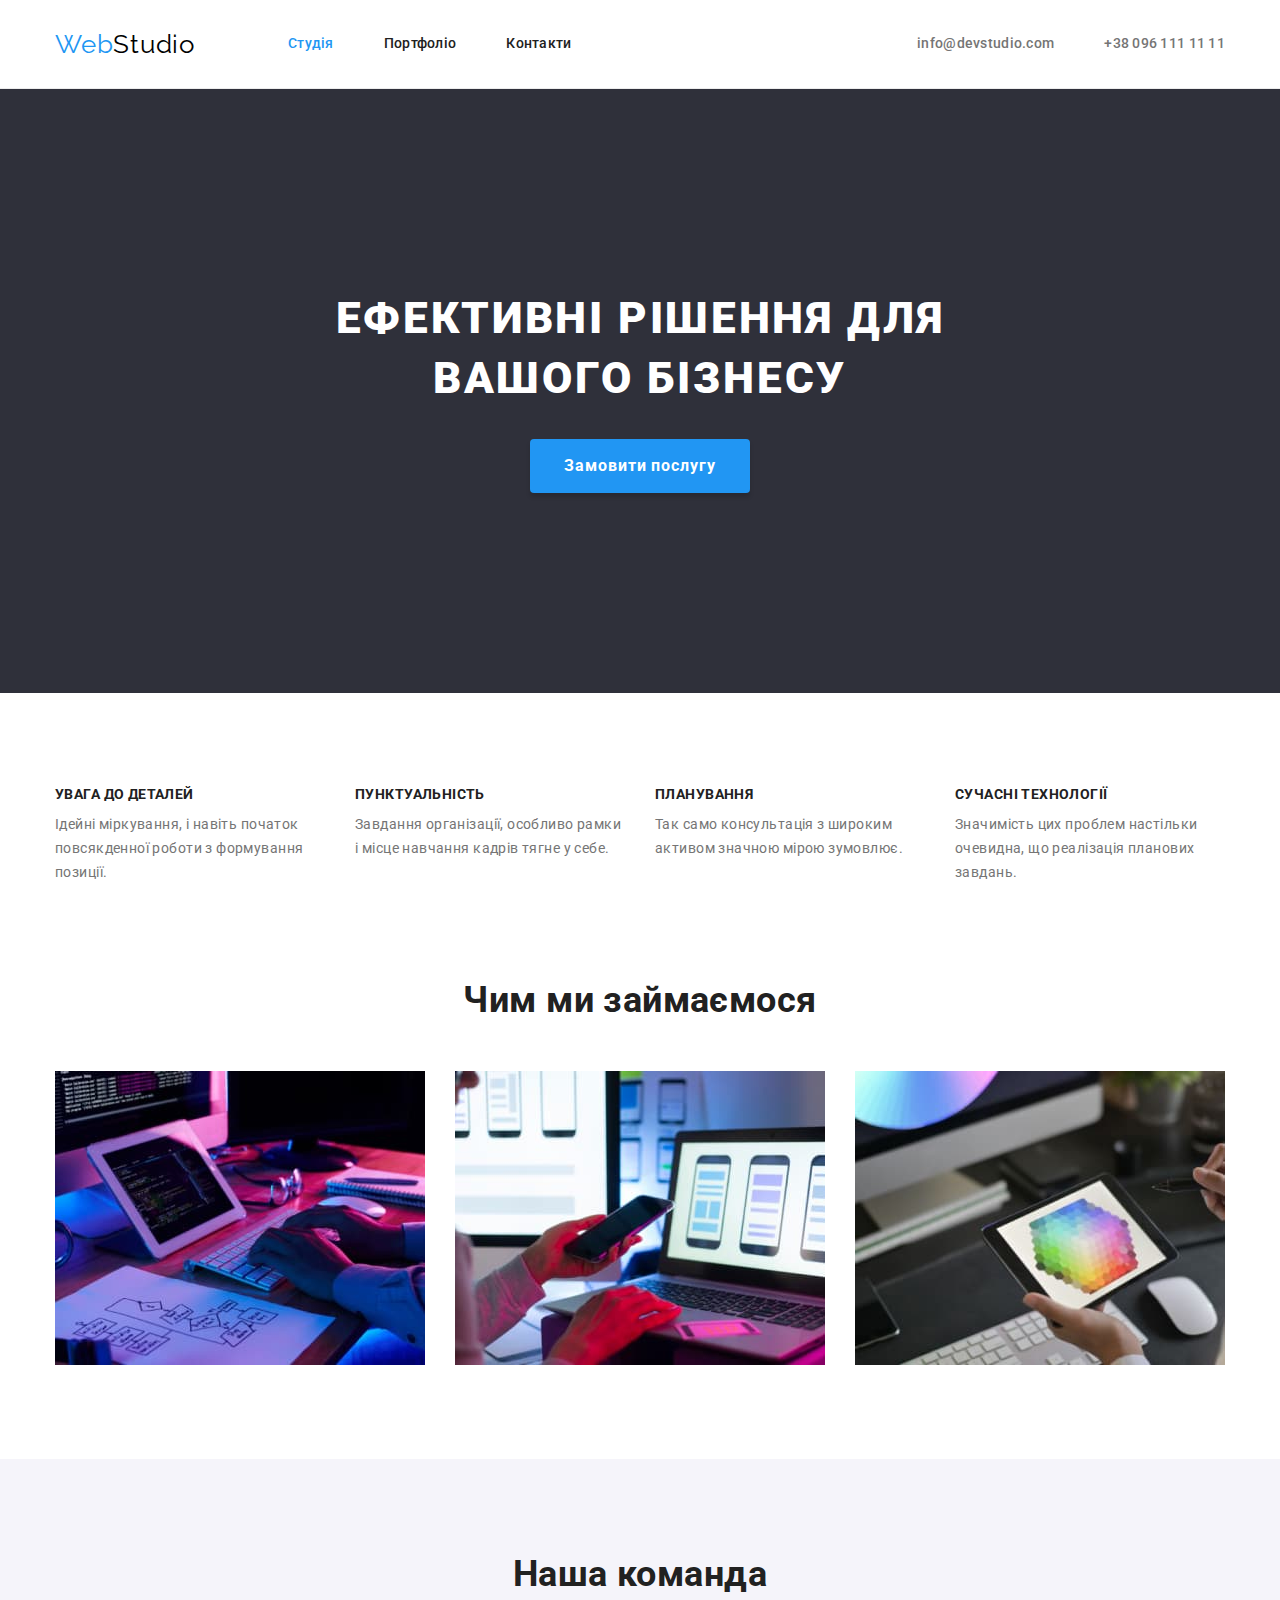
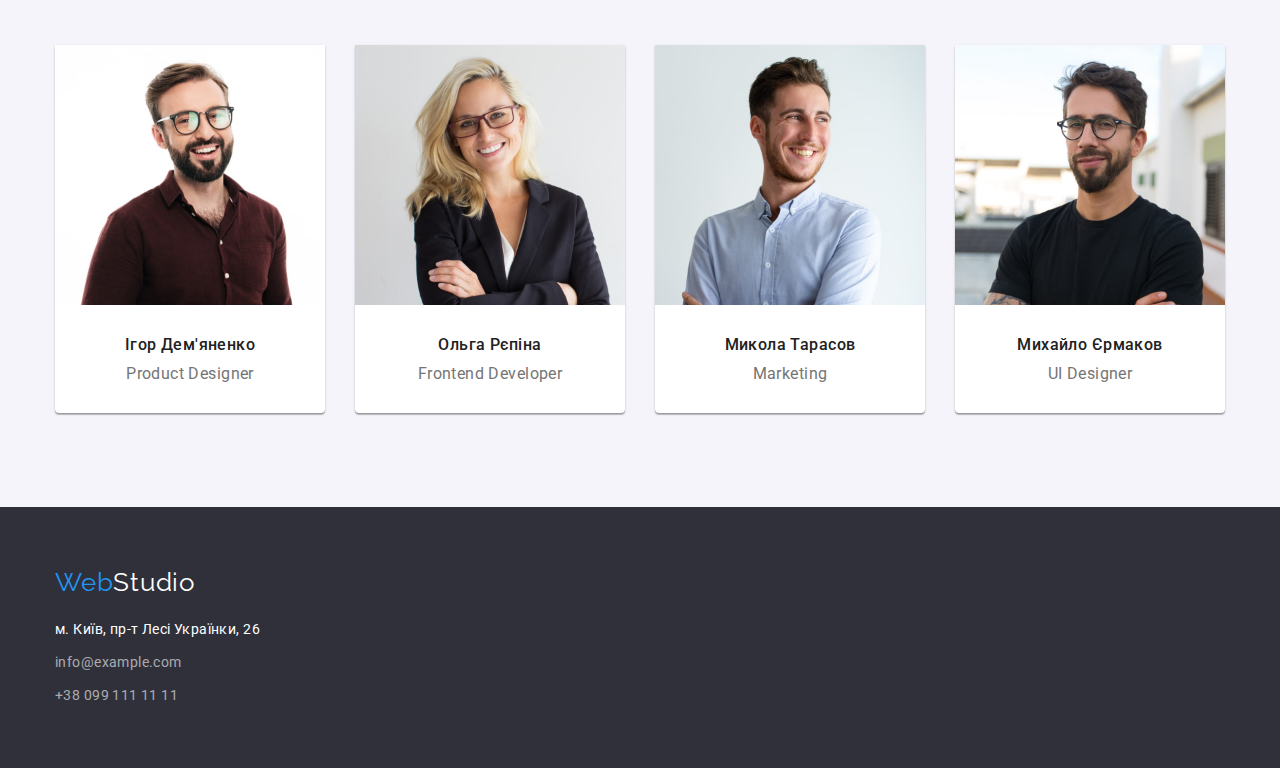
==== commit 3756e938: "mistakes" ====
--- a/index.html
+++ b/index.html
@@ -12,8 +12,8 @@
 </head>
 <body>
 <!--Шапка сайта-->
-<header>
-    <div class="container main-nav bord">
+<header class="header">
+    <div class="container main-nav">
         <nav class="main-nav">
             <a href="./index.html" class="logo">Web<span class="logo2">Studio</span>
             </a>
@@ -32,7 +32,7 @@
 <!--Герой-->
 <main>
     <section class="hero">
-        <h1 class="hero-title">Ефективні рішення для вашого бізнесу</h1>
+        <h1 class="hero-title">Ефективні рішення для <br> вашого бізнесу</h1>
         <button class="buttons" type="button">Замовити послугу</button>
     </section>
     <!--Переваги компанії-->
@@ -62,7 +62,7 @@
     <!--Зайнятість-->
     <section class="work section">
         <div class="container">
-            <h2 class="work-title">Чим ми займаємося</h2>
+            <h2 class="htitle">Чим ми займаємося</h2>
             <ul class="work-list list">
                 <li class="item">
                     <img src="./images/box1.jpg" alt="Клавіатура" width="370">
@@ -79,34 +79,42 @@
     <!--Наша команда-->
     <section class="team section">
         <div class="container">
-            <h2 class="team-title">Наша команда</h2>
+            <h2 class="htitle">Наша команда</h2>
             <ul class="team-list list">
                 <li class="card">
                     <img src="./images/photo1.jpg" alt="Фото Ігор Демяненко" width="270">
-                    <h3 class="title">Ігор Дем'яненко</h3>
-                    <p class="item" lang="en">Product Designer</p>
+                    <div class="name">
+                        <h3 class="title">Ігор Дем'яненко</h3>
+                        <p class="item" lang="en">Product Designer</p>
+                    </div>
                 </li>
                 <li class="card">
                     <img src="./images/photo2.jpg" alt="Фото Ольга Рєпіна" width="270">
-                    <h3 class="title">Ольга Рєпіна</h3>
-                    <p class="item" lang="en">Frontend Developer</p>
+                    <div class="name">
+                        <h3 class="title">Ольга Рєпіна</h3>
+                        <p class="item" lang="en">Frontend Developer</p>
+                    </div>
                 </li>
                 <li class="card">
                     <img src="./images/photo3.jpg" alt="Фото Микола Тарасов" width="270">
-                    <h3 class="title">Микола Тарасов</h3>
-                    <p class="item" lang="en">Marketing</p>
+                    <div class="name">
+                        <h3 class="title">Микола Тарасов</h3>
+                        <p class="item" lang="en">Marketing</p>
+                    </div>
                 </li>
                 <li class="card">
                     <img src="./images/photo4.jpg" alt="Фото Михайло Єрмаков" width="270">
-                    <h3 class="title">Михайло Єрмаков</h3>
-                    <p class="item" lang="en">UI Designer</p>
+                    <div class="name">
+                        <h3 class="title">Михайло Єрмаков</h3>
+                        <p class="item" lang="en">UI Designer</p>
+                    </div>
                 </li>
             </ul>
         </div>
     </section>
 </main>
 <!--Футер-->
-<footer class="downpage">
+<footer class="footer">
     <div class="container">
         <a href="./index.html" class="logo">Web<span class="logo2">Studio</span>
         </a>
--- a/css/style.css
+++ b/css/style.css
@@ -8,6 +8,7 @@
     --card-color:#F5F4FA;
     --footer-adres:#FFFFFF99;
     --button-back-color:#188CE8;
+    --ramka-color:#EEEEEE;
 }
 body{
     background-color:var(--white-color);
@@ -53,7 +54,7 @@
     align-items: center;
     /* border-bottom:1px solid #ECECEC; */
 }
-.bord{
+.header{
     border-bottom: 1px solid #ECECEC;
 }
 .site-nav{
@@ -106,8 +107,8 @@
     background-color:var(--footer-color);
     text-align: center;
     margin-top: 0;
-    padding-top: 0;
-    padding-bottom: 0;
+    padding-top: 200px;
+    padding-bottom: 200px;
 }
 .hero-title{
     color:var(--white-color);
@@ -118,7 +119,7 @@
         text-align: center;
         text-transform: uppercase;
         margin-top: 0;
-        margin-bottom: 50px;
+        margin-bottom: 30px;
 }
 .buttons{
     background-color: var(--hover-color);
@@ -129,9 +130,12 @@
         line-height: 1.9;
         letter-spacing: 0.06em;
         text-align: center;
+        padding: 10px 32px;
+        border-color: transparent;
         box-shadow: 0px 4px 4px rgba(0, 0, 0, 0.15);
          border-radius: 4px;
          cursor: pointer;
+
 }
 .buttons:hover,
 .buttons:focus{
@@ -168,7 +172,7 @@
     margin-left: 30px;
 }
 /* Work */
-.work-title{
+.htitle{
     color:var(--title-text-color);
     margin-bottom: 50px;
     margin-top: 0;
@@ -193,23 +197,16 @@
 /* Team */
 .team{
     background-color:var(--card-color);
-    padding-bottom: 0;
-    padding-top: 0;
-}
-.team-title{
-    color: var(--title-text-color);
-    font-size: 36px;
-        line-height: 1.17;
-        text-align: center;
-        margin-bottom: 50px;
-        margin-top: 0;
-}
+    /* padding-bottom: 0; */
+}
+
+
 .team-list .title{
     color: var(--title-text-color);
     font-weight: 500;
         font-size: 16px;
         line-height: 1.19;
-        margin-top: 30px;
+        margin-top: 0;
         margin-bottom: 10px;
         text-align: center;
 }
@@ -218,7 +215,6 @@
 }
 .team-list .card{
     width: 270px;
-    margin-bottom:94px;
 }
 .team-list .card+.card{
     margin-left: 30px;
@@ -231,16 +227,20 @@
 .team-list .item{
         font-size: 16px;
         line-height: 1.19;
-        padding-bottom: 30px;
         margin-bottom: 0;
         margin-top: 0;
         text-align: center;
 }
+.name{
+    padding: 30px 0;
+}
 /* Footer */
-.downpage{
+.footer{
     background-color:var(--footer-color);
-}
-.downpage .logo{
+    padding-top: 60px;
+    padding-bottom: 60px;
+}
+footer .logo{
         font-family: Raleway;
         font-size: 26px;
         line-height: 1.19;
@@ -248,10 +248,9 @@
         color:var(--hover-color);
         text-decoration:none;
         display:inline-block;
-        padding-top: 60px;
-        padding-bottom: 20px;
+        margin-bottom: 20px;
     }
-.downpage .logo2{
+.footer .logo2{
     font-family: Raleway;
     font-size: 26px;
     line-height: 1.19;
@@ -262,11 +261,10 @@
 .adres-nav{
     color: var(--white-color);
     font-style: normal;
-    padding-bottom: 60px;
 } 
 .adres-nav .item+.item{
 display: block;
-padding-top: 9px;
+margin-top: 9px;
 }
 .adres-nav .secondary-link{
     color:var(--footer-adres);
@@ -281,6 +279,7 @@
 .portfolio-nav{
     display: flex;
     justify-content: center;
+    margin-bottom: 50px;
 }
 .portfolio-nav .item+.item{
     margin-left: 8px;
@@ -298,12 +297,12 @@
         cursor: pointer;
         border-color: transparent;
         padding: 6px 22px;
-        margin-bottom: 50px;
 }
 .portfolio-nav .filter:hover,
 .portfolio-nav .filter:focus{
     background-color: var(--hover-color);
     color: var(--white-color);
+    box-shadow: 0px 3px 1px rgba(0, 0, 0, 0.1), 0px 1px 2px rgba(0, 0, 0, 0.08), 0px 2px 2px rgba(0, 0, 0, 0.12);
     
 }
 .visually-hidden {
@@ -328,8 +327,14 @@
 }
 .portfolio-card{
     box-sizing: border-box;
-    width: 370px;
-    border: 1px solid #EEEEEE;
+    width: calc(100%-60px)/3;
+    /* border: 1px solid #EEEEEE; */
+}
+.frame{
+    border-left:1px solid var(--ramka-color);
+    border-bottom: 1px solid var(--ramka-color);
+    border-right: 1px solid var(--ramka-color);
+    padding: 20px 24px;
 }
 .portfolio-card{
     margin-bottom: 30px;
@@ -348,23 +353,16 @@
         letter-spacing: 0.06em;
         text-align: left;
         color: var(--title-text-color);
-        padding-top: 20px;
-        padding-bottom: 4px;
-        padding-left: 24px;
-        padding-right: 24px;
+        margin-bottom: 4px;
+        margin-top: 0;
+}
+.card-item{
+        font-size: 16px;
+        line-height: 1.87;
+        text-align: left;
         margin-bottom: 0;
         margin-top: 0;
-}
-.card-item{
-        margin-bottom: 0;
-        margin-top: 0;
-        padding-bottom: 20px;
-        padding-left: 24px;
-        padding-right: 24px;
-        font-size: 16px;
-        line-height: 1.87;
-        text-align: left;
         color: var(--outlink-color)
         
-        
+           
 }